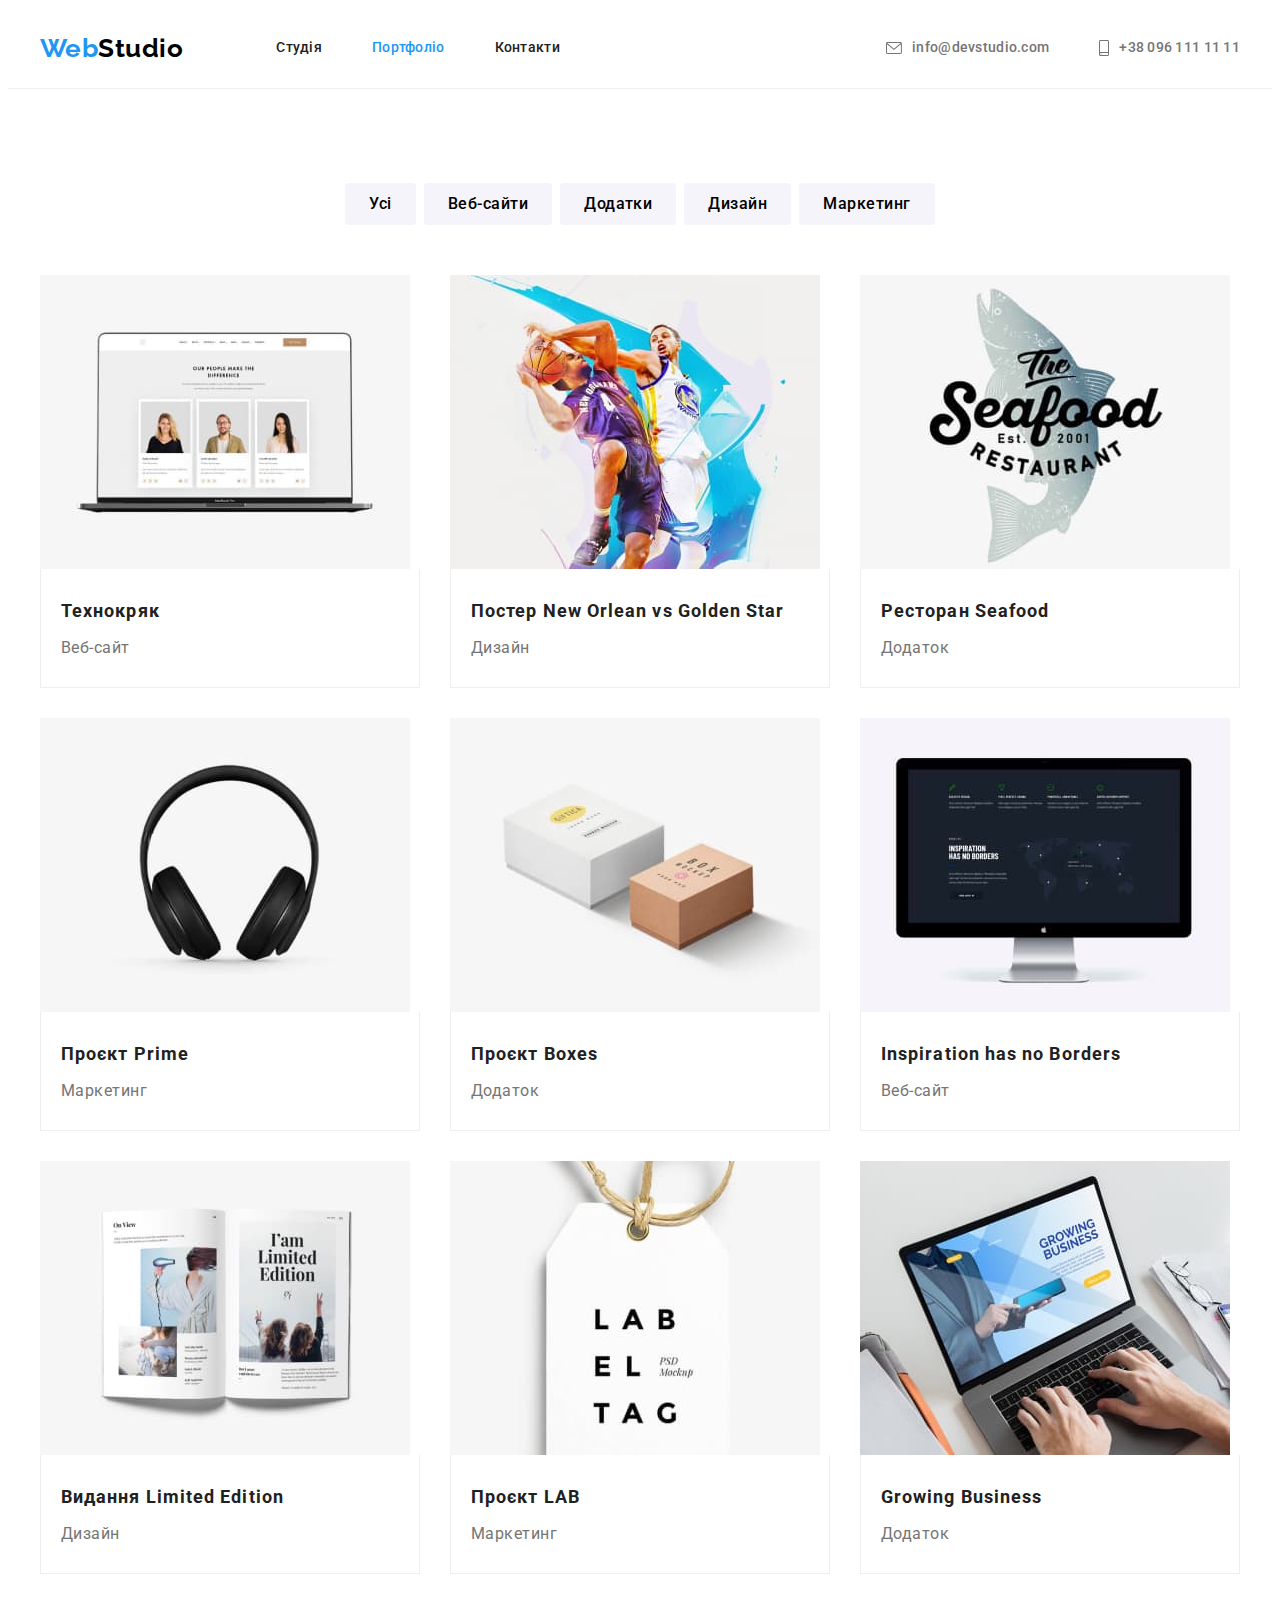
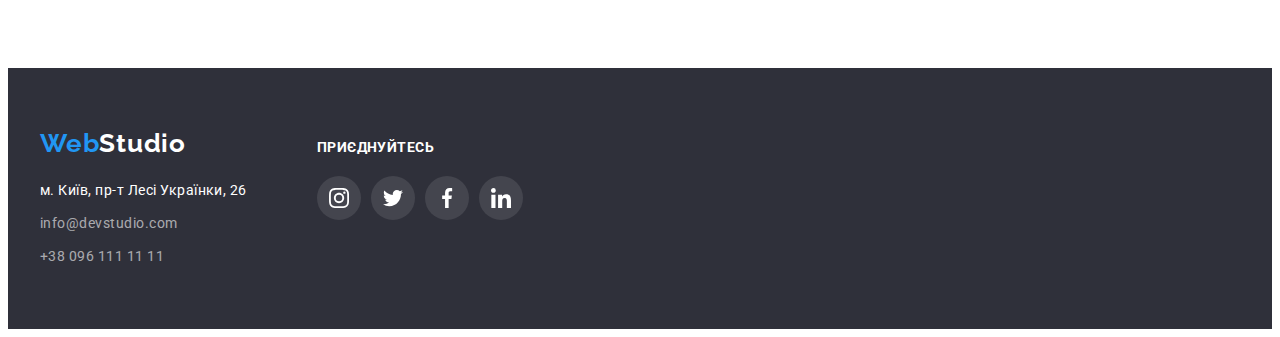
==== portfolio.html @ d6ba7026 "HW-5" ====
<!DOCTYPE html>
<html lang="uk">
  <head>
    <meta charset="UTF-8" />
    <meta http-equiv="X-UA-Compatible" content="IE=edge" />
    <meta name="viewport" content="width=device-width, initial-scale=1.0" />
    <title>Портфоліо</title>
    <link rel="preconnect" href="https://fonts.gstatic.com" crossorigin />
    <link
      href="https://fonts.googleapis.com/css2?family=Raleway:wght@400;700&family=Roboto:wght@400;500;700;900&display=swap"
      rel="stylesheet"
    />
    <link
      rel="stylesheet"
      href="https://cdnjs.cloudflare.com/ajax/libs/modern-normalize/1.1.0/modern-normalize.min.css"
      integrity="sha512-wpPYUAdjBVSE4KJnH1VR1HeZfpl1ub8YT/NKx4PuQ5NmX2tKuGu6U/JRp5y+Y8XG2tV+wKQpNHVUX03MfMFn9Q=="
      crossorigin="anonymous"
      referrerpolicy="no-referrer"
    />
    <link rel="stylesheet" href="./css/styles.css" />
  </head>
  <body>
    <header class="header portfolio-header">
      <div class="container main-nav">
        <nav class="site-nav">
          <a href="./index.html" class="logo-header"
            ><span class="logo-web">Web</span>Studio</a
          >
          <ul class="nav-list list">
            <li class="nav-item">
              <a href="./index.html" class="link">Студія</a>
            </li>
            <li class="nav-item">
              <a href="./portfolio.html" class="link current">Портфоліо</a>
            </li>
            <li class="nav-item"><a href="#" class="link">Контакти</a></li>
          </ul>
        </nav>

        <ul class="contact-nav list">
          <li class="con-nav-item icon-mail">
            <a href="mailto:info@devstudio.com" class="contact-link link">
              <svg class="contact-icon-mail" width="16" height="12">
                <use href="./images/icons.svg#icon-envelope"></use>
              </svg>
              info@devstudio.com</a
            >
          </li>
          <li class="con-nav-item icon-phone">
            <a href="tel:+380961111111" class="contact-link link">
              <svg class="contact-icon-phone" width="10" height="16">
                <use href="./images/icons.svg#icon-smartphone"></use>
              </svg>
              +38 096 111 11 11</a
            >
          </li>
        </ul>
      </div>
    </header>

    <main>
      <section class="portfolio">
        <div class="container">
          <h1 class="portfolio-h1">portfolio</h1>
          <ul class="portfolio-list-btn list">
            <li class="portfolio-item-btn">
              <button type="button" class="portfolio-btn">Усі</button>
            </li>
            <li class="portfolio-item-btn">
              <button type="button" class="portfolio-btn">Веб-сайти</button>
            </li>
            <li class="portfolio-item-btn">
              <button type="button" class="portfolio-btn">Додатки</button>
            </li>
            <li class="portfolio-item-btn">
              <button type="button" class="portfolio-btn">Дизайн</button>
            </li>
            <li class="portfolio-item-btn">
              <button type="button" class="portfolio-btn">Маркетинг</button>
            </li>
          </ul>
          <ul class="portfolio-list list">
            <li class="portfolio-item">
              <a href="#" class="portfolio-link">
                <img
                  src="./images/portfolio_jpeg_1.jpg"
                  alt="Фото ноутбука з відкритим сайтом"
                  width="370"
                  height="294"
                />
                <div class="img-description">
                  <h2 class="portfolio-title">Технокряк</h2>
                  <p class="portfolio-text">Веб-сайт</p>
                </div>
                <!-- <p>
                Ресурс пропонує комплексні пропозиції з різним рівнем функціоналу та сервісів. Все
                це дозволить відвідувачу отримати вичерпні відомості про компанію чи приватну особу.
              </p> -->
              </a>
            </li>
            <li class="portfolio-item">
              <a href="#" class="portfolio-link">
                <img
                  src="./images/portfolio_jpeg_2.jpg"
                  alt="Фото граючих баскетболистів"
                  width="370"
                  height="294"
                />
                <div class="img-description">
                  <h2 class="portfolio-title">
                    Постер <span lang="en">New Orlean vs Golden Star</span>
                  </h2>
                  <p class="portfolio-text">Дизайн</p>
                </div>
                <!-- <p>
                Ресурс пропонує комплексні пропозиції з різним рівнем функціоналу та сервісів. Все
                це дозволить відвідувачу отримати вичерпні відомості про компанію чи приватну особу.
              </p> -->
              </a>
            </li>
            <li class="portfolio-item">
              <a href="#" class="portfolio-link">
                <img
                  src="./images/portfolio_jpeg_3.jpg"
                  alt="Фото бренда Seafood"
                  width="370"
                  height="294"
                />
                <div class="img-description">
                  <h2 class="portfolio-title">
                    Ресторан <span lang="en">Seafood</span>
                  </h2>
                  <p class="portfolio-text">Додаток</p>
                </div>
                <!-- <p>
                Ресурс пропонує комплексні пропозиції з різним рівнем функціоналу та сервісів. Все
                це дозволить відвідувачу отримати вичерпні відомості про компанію чи приватну особу.
              </p> -->
              </a>
            </li>
            <li class="portfolio-item">
              <a href="#" class="portfolio-link">
                <img
                  src="./images/portfolio_jpeg_4.jpg"
                  alt="Фото навушників"
                  width="370"
                  height="294"
                />
                <div class="img-description">
                  <h2 class="portfolio-title">
                    Проєкт <span lang="en">Prime</span>
                  </h2>
                  <p class="portfolio-text">Маркетинг</p>
                </div>
                <!-- <p>
                Ресурс пропонує комплексні пропозиції з різним рівнем функціоналу та сервісів. Все
                це дозволить відвідувачу отримати вичерпні відомості про компанію чи приватну особу.
              </p> -->
              </a>
            </li>
            <li class="portfolio-item">
              <a href="#" class="portfolio-link">
                <img
                  src="./images/portfolio_jpeg_5.jpg"
                  alt="Фото коробок"
                  width="370"
                  height="294"
                />
                <div class="img-description">
                  <h2 class="portfolio-title">
                    Проєкт <span lang="en">Boxes</span>
                  </h2>
                  <p class="portfolio-text">Додаток</p>
                </div>
                <!-- <p>
                Ресурс пропонує комплексні пропозиції з різним рівнем функціоналу та сервісів. Все
                це дозволить відвідувачу отримати вичерпні відомості про компанію чи приватну особу.
              </p> -->
              </a>
            </li>
            <li class="portfolio-item">
              <a href="#" class="portfolio-link">
                <img
                  src="./images/portfolio_jpeg_6.jpg"
                  alt="Фото монитора Apple"
                  width="370"
                  height="294"
                />
                <div class="img-description">
                  <h2 lang="en" class="portfolio-title">
                    Inspiration has no Borders
                  </h2>
                  <p class="portfolio-text">Веб-сайт</p>
                </div>
                <!-- <p>
                Ресурс пропонує комплексні пропозиції з різним рівнем функціоналу та сервісів. Все
                це дозволить відвідувачу отримати вичерпні відомості про компанію чи приватну особу.
              </p> -->
              </a>
            </li>
            <li class="portfolio-item">
              <a href="#" class="portfolio-link">
                <img
                  src="./images/portfolio_jpeg_7.jpg"
                  alt="Фото відкритої книги"
                  width="370"
                  height="294"
                />
                <div class="img-description">
                  <h2 class="portfolio-title">
                    Видання <span lang="en">Limited Edition</span>
                  </h2>
                  <p class="portfolio-text">Дизайн</p>
                </div>
                <!-- <p>
                Ресурс пропонує комплексні пропозиції з різним рівнем функціоналу та сервісів. Все
                це дозволить відвідувачу отримати вичерпні відомості про компанію чи приватну особу.
              </p> -->
              </a>
            </li>
            <li class="portfolio-item">
              <a href="#" class="portfolio-link">
                <img
                  src="./images/portfolio_jpeg_8.jpg"
                  alt="Фото бирки"
                  width="370"
                  height="294"
                />
                <div class="img-description">
                  <h2 class="portfolio-title">
                    Проєкт <span lang="en">LAB</span>
                  </h2>
                  <p class="portfolio-text">Маркетинг</p>
                </div>
                <!-- <p>
                Ресурс пропонує комплексні пропозиції з різним рівнем функціоналу та сервісів. Все
                це дозволить відвідувачу отримати вичерпні відомості про компанію чи приватну особу.
              </p> -->
              </a>
            </li>
            <li class="portfolio-item">
              <a href="#" class="portfolio-link">
                <img
                  src="./images/portfolio_jpeg_9.jpg"
                  alt="Фото ноутбука"
                  width="370"
                  height="294"
                />
                <div class="img-description">
                  <h2 lang="en" class="portfolio-title">Growing Business</h2>
                  <p class="portfolio-text">Додаток</p>
                </div>
                <!-- <p>
                Ресурс пропонує комплексні пропозиції з різним рівнем функціоналу та сервісів. Все
                це дозволить відвідувачу отримати вичерпні відомості про компанію чи приватну особу.
              </p> -->
              </a>
            </li>
          </ul>
        </div>
      </section>
    </main>
    <footer class="footer">
      <div class="container footer-container">
        <div>
          <a href="/" class="logo-footer">
            <span class="logo-web">Web</span>Studio
          </a>
          <address class="address">
            <ul class="address-list list">
              <li class="address-item">
                <a
                  href="https://goo.gl/maps/CPtrU1FHBa2aNyZL9"
                  target="_blank"
                  rel="noopener noreferrer nofollow"
                  class="item-address effect"
                  >м. Київ, пр-т Лесі Українки, 26</a
                >
              </li>
              <li class="address-item">
                <a href="mailto:info@devstudio.com" class="item-mail effect"
                  >info@devstudio.com</a
                >
              </li>
              <li class="address-item">
                <a href="tel:+380961111111" class="item-phone effect"
                  >+38 096 111 11 11</a
                >
              </li>
            </ul>
          </address>
        </div>

        <div class="invitation">
          <h2 class="invitation-title">приєднуйтесь</h2>
          <ul class="invitation-soc-list list">
            <li class="invitation-soc-item">
              <a href="" class="invitation-soc-link link">
                <svg class="invitation-soc-icon" width="20" height="20">
                  <use href="./images/icons.svg#icon-instagram"></use>
                </svg>
              </a>
            </li>
            <li class="invitation-soc-item">
              <a href="" class="invitation-soc-link link">
                <svg class="invitation-soc-icon" width="20" height="20">
                  <use href="./images/icons.svg#icon-twitter"></use>
                </svg>
              </a>
            </li>
            <li class="invitation-soc-item">
              <a href="" class="invitation-soc-link link">
                <svg class="invitation-soc-icon" width="20" height="20">
                  <use href="./images/icons.svg#icon-facebook"></use>
                </svg>
              </a>
            </li>
            <li class="invitation-soc-item">
              <a href="" class="invitation-soc-link link">
                <svg class="invitation-soc-icon" width="20" height="20">
                  <use href="./images/icons.svg#icon-linkedin"></use>
                </svg>
              </a>
            </li>
          </ul>
        </div>
      </div>
    </footer>
  </body>
</html>
---- css/styles.css ----
/* цвет <p> #757575 */
/* цвет <h2-h6> #212121 */
/* цвет logo #2196F3 и #000000 */
/* цвет <h1> #FFFFFF */
/* footer: адресс #FFFFFF, телефон и почта rgba(255, 255, 255, 0.6) */

:root {
  --title-text-color: #212121;
  --ptimary-text-color: #757575;
  --accent-color: #2196f3;
  --a-color-black: #000000;
  --a-color-white: #ffffff;
  --team-bg-color: #f5f4fa;
  --button-hov-foc-color: #188ce8;
  --button-color-white: #ffffff;
  --btn-bgc-portfolio: #f5f4fa;
  --footer-hero-background-color: #2f303a;
  --hero-bg-color: #c4c4c4;
  --footer-color-contact: rgba(255, 255, 255, 0.6);
  --border-color-portfolio: #eeeeee;
  --background-svg-color: #f5f4fa;
  --customers-color: #afb1b8;
  --invitation-bg-color: rgba(255, 255, 255, 0.1);
  --invitation-icon-color: #ffffff;
}

body {
  font-family: 'Roboto', sans-serif;
  letter-spacing: 0.03em;
  background-color: var(--a-color-white);
  color: var(--ptimary-text-color);
}

p,
h1,
h2,
h3,
h4,
h5,
h6 {
  margin: 0;
}
ul,
ol {
  margin: 0;
  padding-left: 0;
}
button {
  cursor: pointer;
}
address {
  font-style: normal;
}
img {
  display: block;
  max-width: 100%;
}

.list {
  list-style: none;
  text-decoration: dashed;
}

.portfolio-h1,
.description-h2 {
  position: absolute;
  width: 1px;
  height: 1px;
  margin: -1px;
  border: 0;
  padding: 0;

  white-space: nowrap;
  clip-path: inset(100%);
  clip: rect(0 0 0 0);
  overflow: hidden;
}

.container {
  width: 1200px;
  margin: 0 auto;
  padding-left: 15px;
  padding-right: 15px;
  /* outline: 1px solid tomato; */
}

.section-width {
  min-width: 1200px;
}

/* decor header */

.main-nav {
  display: flex;
  align-items: center;
}

.site-nav {
  display: flex;
  align-items: center;
}

.logo-header {
  font-family: 'Raleway', sans-serif;
  font-weight: 700;
  font-size: 26px;
  line-height: 1.19;

  text-decoration: none;
  color: var(--a-color-black);
}

.logo-web {
  color: var(--accent-color);
}

.nav-list {
  display: flex;
  margin-left: 93px;
}

.nav-list .nav-item + .nav-item {
  margin-left: 50px;
}

.nav-item .link {
  display: block;
  padding-top: 32px;
  padding-bottom: 32px;
  font-weight: 500;
  font-size: 14px;
  line-height: 1.14;
  letter-spacing: 0.02em;

  text-decoration: none;
  color: var(--title-text-color);

  /* padding: 10px; */
}

.contact-nav {
  display: flex;
  margin-left: auto;
}

.contact-nav .con-nav-item + .con-nav-item {
  margin-left: 50px;
}

.contact-link {
  display: flex;
  align-items: center;
  padding-top: 32px;
  padding-bottom: 32px;
  font-weight: 500;
  font-size: 14px;
  line-height: 1.14;
  letter-spacing: 0.02em;

  text-decoration: none;
  color: inherit;
}

.contact-icon-mail {
  fill: currentColor;
  margin-right: 10px;
}
.contact-icon-phone {
  fill: currentColor;
  margin-right: 10px;
}
.nav-list .link.current {
  color: var(--accent-color);
}

.nav-list .link:hover,
.nav-list .link:focus,
.address-item .effect:hover,
.address-item .effect:focus {
  color: var(--accent-color);
}

.contact-nav .link:hover,
.contact-nav .link:focus {
  color: var(--accent-color);
}

/* decor Hero */

.hero {
  margin: 0 auto;
  padding-top: 200px;
  padding-bottom: 200px;

  background-image: linear-gradient(
      to right,
      rgba(47, 48, 58, 0.4),
      rgba(47, 48, 58, 0.4)
    ),
    url('../images/Img1.jpg');
  max-width: 1600px;
  background-position: center;
  background-repeat: no-repeat;
  background-size: cover;
  background-color: var(--hero-bg-color);
  text-align: center;
}

.hero-container {
  max-width: 696px;
}
.hero-title {
  font-weight: 900;
  font-size: 44px;
  line-height: 1.36;

  letter-spacing: 0.06em;
  text-transform: uppercase;

  color: var(--a-color-white);
}

.hero-button {
  border-radius: 4px;
  border-color: transparent;
  padding: 10px 32px;
  margin-top: 30px;

  font-family: inherit;
  font-weight: 700;
  font-size: 16px;
  line-height: 1.88;

  text-align: center;
  letter-spacing: 0.06em;

  background-color: var(--accent-color);
  box-shadow: 0px 4px 4px rgba(0, 0, 0, 0.15);
  color: var(--button-color-white);
  cursor: pointer;
}

.hero-button:hover,
.hero-button:focus {
  font-family: inherit;
  font-weight: 700;
  font-size: 16px;
  line-height: 1.88;

  /* display: flex; */
  align-items: center;
  text-align: center;
  letter-spacing: 0.06em;

  background-color: var(--button-hov-foc-color);
  /* box-shadow: 0px 4px 4px rgba(0, 0, 0, 0.15);
  border-radius: 4px; */
  color: var(--button-color-white);
  cursor: pointer;
}

/* decor Description */

.description {
  padding-top: 94px;
}
.description-list {
  gap: 30px;
  display: flex;
  flex-wrap: nowrap;
}

.description-item {
  flex-basis: calc((100% - 3 * 30px) / 4);
}

.description-icon-size {
  margin-bottom: 30px;
  width: 270px;
  height: 120px;
  border-radius: 4px;
  background-size: 70px;
  background-repeat: no-repeat;
  background-position: center;
  background-color: var(--background-svg-color);
  display: flex;
  align-items: center;
  justify-content: center;
}

/* .description-icon-size:hover,
.description-icon-size:focus {
  border: 1px solid #000000;
  box-shadow: 0px 4px 4px rgba(0, 0, 0, 0.25);
  border-radius: 4px;
} */

/* .description-item::before {
  display: block;
  content: '';
  height: 120px;
  outline: 1px solid red;
  border-radius: 4px;
  background-size: 70px;
  background-repeat: no-repeat;
  background-position: center;
  background-color: var(--background-svg-color);
}



.antenna::before {
  background-image: url('../images/antenna.svg');
}

.clock::before {
  background-image: url('../images/clock.svg');
}

.diagram::before {
  background-image: url('../images/diagram.svg');
}

.astronaut::before {
  background-image: url('../images/astronaut.svg');
} */

.description-title {
  margin-bottom: 10px;
  font-weight: 700;
  font-size: 14px;
  line-height: 1.14;

  text-transform: uppercase;
  color: var(--title-text-color);
}

.description-text {
  font-size: 14px;
  line-height: 1.71;

  color: var(--ptimary-text-color);
}

/* decor Direction */

.direction {
  padding: 94px 0;
}
.direction-list {
  display: flex;
  gap: 30px;
}

.direction-item,
.portfolio-item {
  flex-basis: calc((100% - 2 * 30px) / 3);
}

.direction-title,
.team-title,
.customers-title {
  margin-bottom: 50px;
  font-weight: 700;
  font-size: 36px;
  line-height: 1.16;
  text-align: center;
  color: var(--title-text-color);
}

/* decor Team */

.team {
  background: var(--team-bg-color);
  padding: 94px 0;
}

.team-list {
  display: flex;
  gap: 30px;
}

.team-item {
  background: var(--a-color-white);

  box-shadow: 0px 1px 3px rgba(0, 0, 0, 0.12), 0px 1px 1px rgba(0, 0, 0, 0.14),
    0px 2px 1px rgba(0, 0, 0, 0.2);
  border-radius: 0px 0px 4px 4px;
}

.team-description {
  padding: 30px 0;
}

.team-member-name {
  font-weight: 500;
  font-size: 16px;
  line-height: 1.18;
  text-align: center;
  color: var(--title-text-color);
}

.team-function {
  margin-top: 10px;
  font-size: 16px;
  line-height: 1.18;
  text-align: center;
  color: var(--ptimary-text-color);
  margin-bottom: 16px;
}

.team-soc-list {
  display: flex;
  justify-content: center;
  gap: 10px;
}

.team-soc-item {
  width: 44px;
  height: 44px;
}
.team-soc-link {
  width: 100%;
  height: 100%;
  border-radius: 50%;
  display: flex;
  align-items: center;
  justify-content: center;
}

.team-soc-icon {
  fill: var(--customers-color);
}

.team-soc-link:hover,
.team-soc-link:focus {
  background-color: var(--accent-color);
}

.team-soc-link:hover .team-soc-icon,
.team-soc-link:focus .team-soc-icon {
  fill: var(--a-color-white);
}

.customers {
  padding: 94px 0;
}
.customers-list {
  display: flex;
  gap: 30px;
}
.customers-item {
  width: calc((100% - 170px) / 6);
  height: 92px;
}

.customers-link {
  width: 100%;
  height: 100%;
  border: 1px solid var(--customers-color);
  border-radius: 5px;
  display: flex;
  align-items: center;
  justify-content: center;
}

.customers-icon {
  fill: var(--customers-color);
}

.customers-link:hover,
.customers-link:focus {
  border: 1px solid var(--accent-color);
}

.customers-link:hover .customers-icon,
.customers-link:focus .customers-icon {
  fill: var(--accent-color);
}

/* decor Footer */

.footer .container {
  padding: 60px 0;
}

.footer {
  background: var(--footer-hero-background-color);
}

.footer-container {
  display: flex;
}

.address-item:nth-child(2) {
  margin: 9px 0;
}
.item-address {
  font-size: 14px;
  font-style: normal;
  line-height: 1.71;

  text-decoration: none;
  color: var(--a-color-white);
}
.item-mail,
.item-phone {
  font-size: 14px;
  font-style: normal;
  line-height: 1.71;

  text-decoration: none;
  color: var(--footer-color-contact);
}

.logo-footer {
  display: block;
  margin-bottom: 20px;
  font-family: 'Raleway', sans-serif;
  text-decoration: none;
  color: var(--a-color-white);
  font-weight: 700;
  font-size: 26px;
  line-height: 1.19;
  letter-spacing: 0.03em;
}

.invitation-title {
  margin-bottom: 20px;
  font-weight: 700;
  font-size: 14px;
  line-height: 1.14;
  letter-spacing: 0.03em;
  text-transform: uppercase;

  color: #ffffff;
}

.invitation {
  margin-left: 70px;
  margin-top: 12px;
}

.invitation-soc-list {
  display: flex;
  justify-content: center;
  gap: 10px;
}

.invitation-soc-item {
  width: 44px;
  height: 44px;
}
.invitation-soc-link {
  display: block;
  width: 100%;
  height: 100%;
  border-radius: 50%;
  background: var(--invitation-bg-color);
  display: flex;
  align-items: center;
  justify-content: center;
}

.invitation-soc-icon {
  fill: var(--invitation-icon-color);
}

.invitation-soc-link:hover,
.invitation-soc-link:focus {
  background-color: var(--accent-color);
}

/* .team-soc-link:hover .team-soc-icon,
.team-soc-link:focus .team-soc-icon {
  fill: var(--a-color-white);
} */

/* decor Portfolio */

.portfolio-header {
  border-bottom: 1px solid var(--border-color-portfolio);
}
.portfolio {
  padding: 94px 0;
}

.portfolio-list-btn {
  gap: 8px;
  display: flex;
  justify-content: center;

  margin-bottom: 50px;
}
/* .portfolio-item-btn {
  padding: 6px 22px;
  flex-basis: calc((100% - 4 * 8px) / 5);
} */
.portfolio-btn {
  padding: 6px 22px;
  flex-basis: calc((100% - 4 * 8px) / 5);

  font-family: inherit;
  font-weight: 500;
  font-size: 16px;
  line-height: 1.62;
  letter-spacing: 0.03em;

  text-align: center;
  background-color: var(--btn-bgc-portfolio);
  border-color: transparent;
  border-radius: 4px;
  cursor: pointer;
}

.portfolio-btn:hover,
.portfolio-btn:focus {
  color: var(--a-color-white);
  background: var(--accent-color);

  /* shadow-middle */
  box-shadow: 0px 3px 1px rgba(0, 0, 0, 0.1), 0px 1px 2px rgba(0, 0, 0, 0.08),
    0px 2px 2px rgba(0, 0, 0, 0.12);
  border-radius: 4px;
  cursor: pointer;
}

.portfolio-list {
  gap: 30px;
  display: flex;
  flex-wrap: wrap;
}

.portfolio-link {
  text-decoration: none;
  display: block;
}

.portfolio-link:hover,
.portfolio-link:focus {
  box-shadow: 0px 1px 1px rgba(0, 0, 0, 0.12), 0px 4px 4px rgba(0, 0, 0, 0.06),
    1px 4px 6px rgba(0, 0, 0, 0.16);
}
.portfolio-title {
  margin-bottom: 4px;
  font-weight: 700;
  font-size: 18px;
  line-height: 2;

  letter-spacing: 0.06em;

  color: var(--title-text-color);
}

.portfolio-text {
  font-size: 16px;
  line-height: 1.88;

  color: var(--ptimary-text-color);
}

.img-description {
  padding: 24px 20px;
  border-left: 1px solid var(--border-color-portfolio);
  border-bottom: 1px solid var(--border-color-portfolio);
  border-right: 1px solid var(--border-color-portfolio);
}
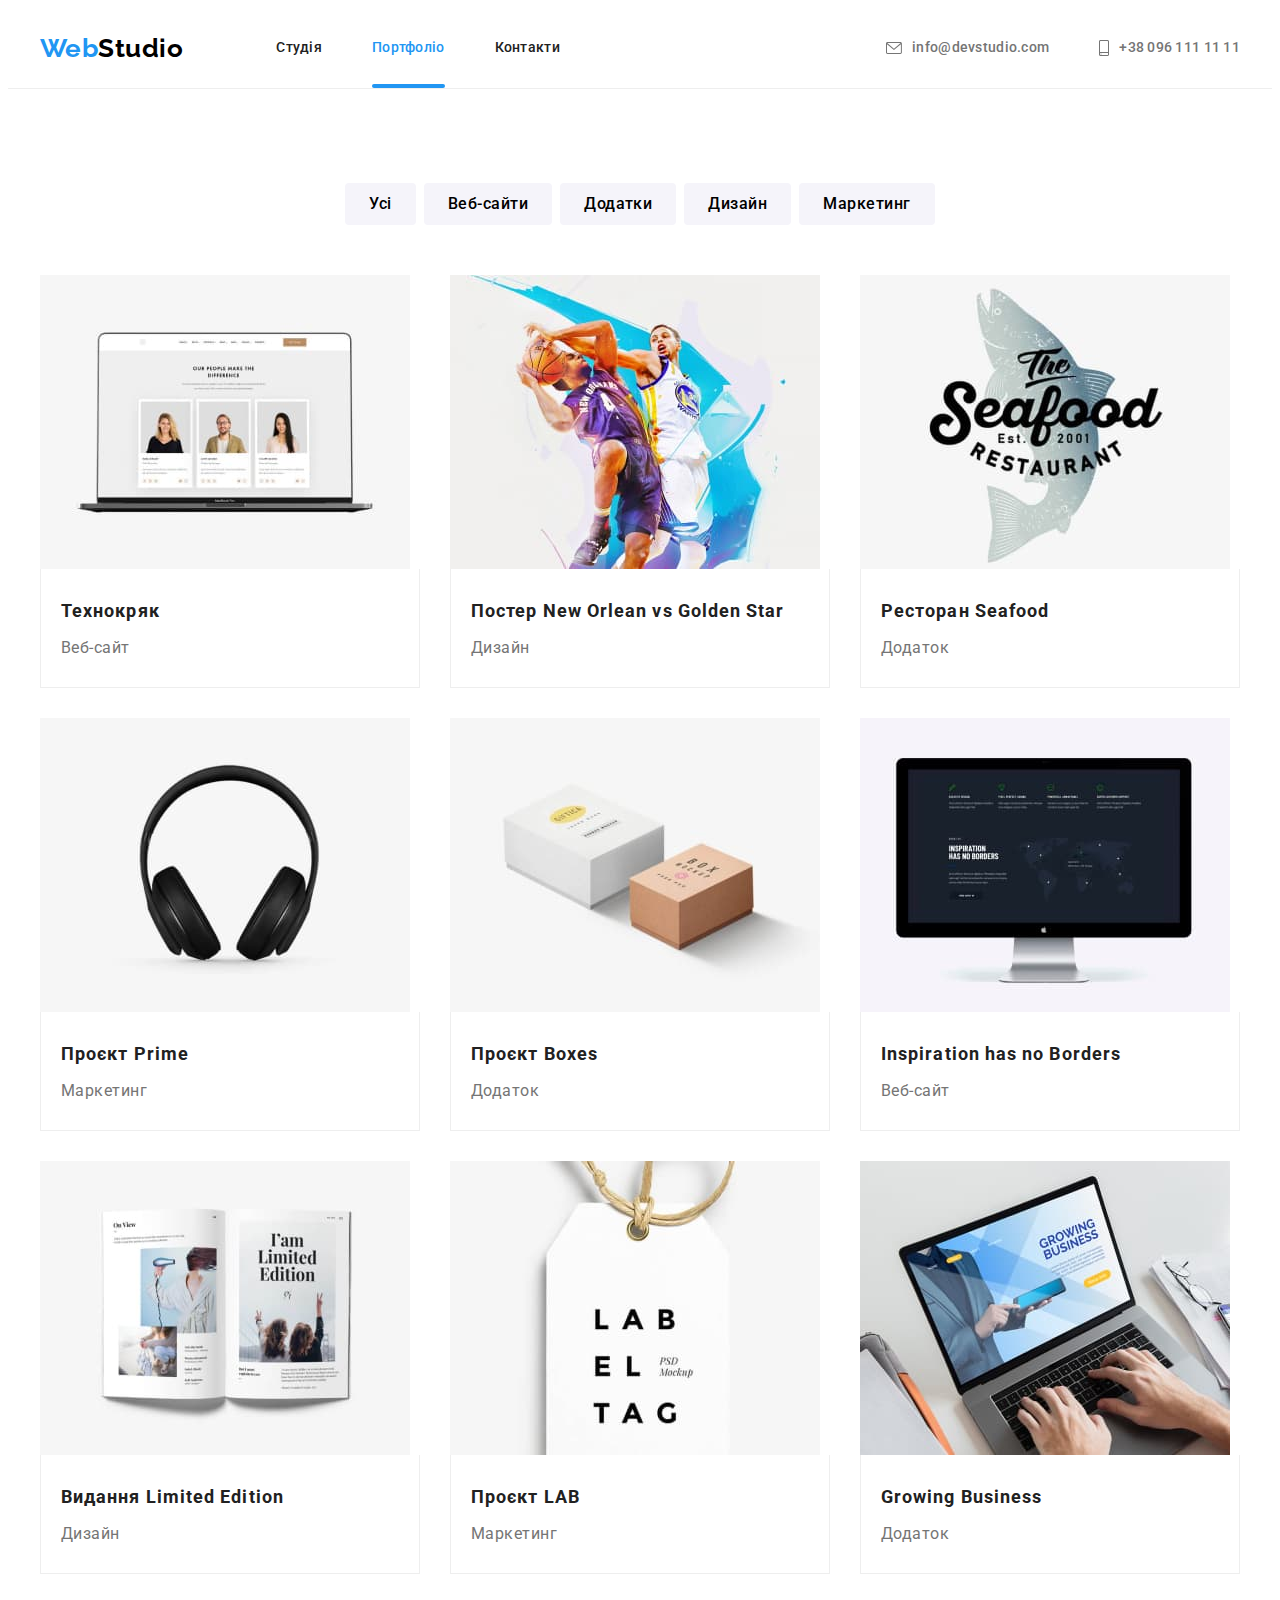
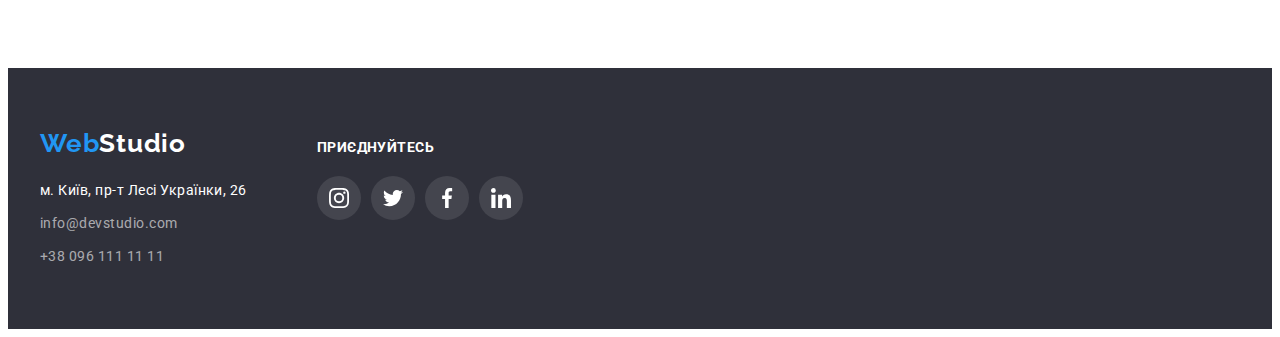
==== commit 7a91daf5: "HW-5" ====
--- a/portfolio.html
+++ b/portfolio.html
@@ -31,7 +31,7 @@
               <a href="./index.html" class="link">Студія</a>
             </li>
             <li class="nav-item">
-              <a href="./portfolio.html" class="link current">Портфоліо</a>
+              <a href="./portfolio.html" class="link current-page current">Портфоліо</a>
             </li>
             <li class="nav-item"><a href="#" class="link">Контакти</a></li>
           </ul>
@@ -82,178 +82,213 @@
           <ul class="portfolio-list list">
             <li class="portfolio-item">
               <a href="#" class="portfolio-link">
-                <img
+                <div class="portfolio-text-wrap">
+                  <img
                   src="./images/portfolio_jpeg_1.jpg"
                   alt="Фото ноутбука з відкритим сайтом"
                   width="370"
                   height="294"
                 />
+                <p class="portfolio-text-item">
+                Ресурс пропонує комплексні пропозиції з різним рівнем функціоналу та сервісів. Все
+                це дозволить відвідувачу отримати вичерпні відомості про компанію чи приватну особу.
+                </p>
+                </div>
                 <div class="img-description">
                   <h2 class="portfolio-title">Технокряк</h2>
                   <p class="portfolio-text">Веб-сайт</p>
                 </div>
-                <!-- <p>
-                Ресурс пропонує комплексні пропозиції з різним рівнем функціоналу та сервісів. Все
-                це дозволить відвідувачу отримати вичерпні відомості про компанію чи приватну особу.
-              </p> -->
-              </a>
-            </li>
-            <li class="portfolio-item">
-              <a href="#" class="portfolio-link">
-                <img
+                
+              </a>
+            </li>
+            <li class="portfolio-item">
+              <a href="#" class="portfolio-link">
+                <div class="portfolio-text-wrap">
+                  <img
                   src="./images/portfolio_jpeg_2.jpg"
                   alt="Фото граючих баскетболистів"
                   width="370"
                   height="294"
                 />
+                <p class="portfolio-text-item">
+                Ресурс пропонує комплексні пропозиції з різним рівнем функціоналу та сервісів. Все
+                це дозволить відвідувачу отримати вичерпні відомості про компанію чи приватну особу.
+                </p>
+                </div>
+                
                 <div class="img-description">
                   <h2 class="portfolio-title">
                     Постер <span lang="en">New Orlean vs Golden Star</span>
                   </h2>
                   <p class="portfolio-text">Дизайн</p>
                 </div>
-                <!-- <p>
-                Ресурс пропонує комплексні пропозиції з різним рівнем функціоналу та сервісів. Все
-                це дозволить відвідувачу отримати вичерпні відомості про компанію чи приватну особу.
-              </p> -->
-              </a>
-            </li>
-            <li class="portfolio-item">
-              <a href="#" class="portfolio-link">
-                <img
+                
+              </a>
+            </li>
+            <li class="portfolio-item">
+              <a href="#" class="portfolio-link">
+                <div class="portfolio-text-wrap">
+                  <img
                   src="./images/portfolio_jpeg_3.jpg"
                   alt="Фото бренда Seafood"
                   width="370"
                   height="294"
                 />
+                <p class="portfolio-text-item">
+                Ресурс пропонує комплексні пропозиції з різним рівнем функціоналу та сервісів. Все
+                це дозволить відвідувачу отримати вичерпні відомості про компанію чи приватну особу.
+              </p>
+                </div>
+                
                 <div class="img-description">
                   <h2 class="portfolio-title">
                     Ресторан <span lang="en">Seafood</span>
                   </h2>
                   <p class="portfolio-text">Додаток</p>
                 </div>
-                <!-- <p>
-                Ресурс пропонує комплексні пропозиції з різним рівнем функціоналу та сервісів. Все
-                це дозволить відвідувачу отримати вичерпні відомості про компанію чи приватну особу.
-              </p> -->
-              </a>
-            </li>
-            <li class="portfolio-item">
-              <a href="#" class="portfolio-link">
-                <img
+                
+              </a>
+            </li>
+            <li class="portfolio-item">
+              <a href="#" class="portfolio-link">
+                <div class="portfolio-text-wrap">
+                  <img
                   src="./images/portfolio_jpeg_4.jpg"
                   alt="Фото навушників"
                   width="370"
                   height="294"
                 />
+                <p class="portfolio-text-item">
+                Ресурс пропонує комплексні пропозиції з різним рівнем функціоналу та сервісів. Все
+                це дозволить відвідувачу отримати вичерпні відомості про компанію чи приватну особу.
+              </p>
+                </div>
+                
                 <div class="img-description">
                   <h2 class="portfolio-title">
                     Проєкт <span lang="en">Prime</span>
                   </h2>
                   <p class="portfolio-text">Маркетинг</p>
                 </div>
-                <!-- <p>
-                Ресурс пропонує комплексні пропозиції з різним рівнем функціоналу та сервісів. Все
-                це дозволить відвідувачу отримати вичерпні відомості про компанію чи приватну особу.
-              </p> -->
-              </a>
-            </li>
-            <li class="portfolio-item">
-              <a href="#" class="portfolio-link">
-                <img
+                
+              </a>
+            </li>
+            <li class="portfolio-item">
+              <a href="#" class="portfolio-link">
+                <div class="portfolio-text-wrap">
+                  <img
                   src="./images/portfolio_jpeg_5.jpg"
                   alt="Фото коробок"
                   width="370"
                   height="294"
                 />
+                <p class="portfolio-text-item">
+                Ресурс пропонує комплексні пропозиції з різним рівнем функціоналу та сервісів. Все
+                це дозволить відвідувачу отримати вичерпні відомості про компанію чи приватну особу.
+              </p>
+                </div>
+                
                 <div class="img-description">
                   <h2 class="portfolio-title">
                     Проєкт <span lang="en">Boxes</span>
                   </h2>
                   <p class="portfolio-text">Додаток</p>
                 </div>
-                <!-- <p>
-                Ресурс пропонує комплексні пропозиції з різним рівнем функціоналу та сервісів. Все
-                це дозволить відвідувачу отримати вичерпні відомості про компанію чи приватну особу.
-              </p> -->
-              </a>
-            </li>
-            <li class="portfolio-item">
-              <a href="#" class="portfolio-link">
-                <img
+                
+              </a>
+            </li>
+            <li class="portfolio-item">
+              <a href="#" class="portfolio-link">
+                <div class="portfolio-text-wrap">
+                  <img
                   src="./images/portfolio_jpeg_6.jpg"
                   alt="Фото монитора Apple"
                   width="370"
                   height="294"
                 />
+                <p class="portfolio-text-item">
+                Ресурс пропонує комплексні пропозиції з різним рівнем функціоналу та сервісів. Все
+                це дозволить відвідувачу отримати вичерпні відомості про компанію чи приватну особу.
+              </p>
+                </div>
+                
                 <div class="img-description">
                   <h2 lang="en" class="portfolio-title">
                     Inspiration has no Borders
                   </h2>
                   <p class="portfolio-text">Веб-сайт</p>
                 </div>
-                <!-- <p>
-                Ресурс пропонує комплексні пропозиції з різним рівнем функціоналу та сервісів. Все
-                це дозволить відвідувачу отримати вичерпні відомості про компанію чи приватну особу.
-              </p> -->
-              </a>
-            </li>
-            <li class="portfolio-item">
-              <a href="#" class="portfolio-link">
-                <img
+                
+              </a>
+            </li>
+            <li class="portfolio-item">
+              <a href="#" class="portfolio-link">
+                <div class="portfolio-text-wrap">
+                  <img
                   src="./images/portfolio_jpeg_7.jpg"
                   alt="Фото відкритої книги"
                   width="370"
                   height="294"
                 />
+                <p class="portfolio-text-item">
+                Ресурс пропонує комплексні пропозиції з різним рівнем функціоналу та сервісів. Все
+                це дозволить відвідувачу отримати вичерпні відомості про компанію чи приватну особу.
+              </p>
+                </div>
+                
                 <div class="img-description">
                   <h2 class="portfolio-title">
                     Видання <span lang="en">Limited Edition</span>
                   </h2>
                   <p class="portfolio-text">Дизайн</p>
                 </div>
-                <!-- <p>
-                Ресурс пропонує комплексні пропозиції з різним рівнем функціоналу та сервісів. Все
-                це дозволить відвідувачу отримати вичерпні відомості про компанію чи приватну особу.
-              </p> -->
-              </a>
-            </li>
-            <li class="portfolio-item">
-              <a href="#" class="portfolio-link">
-                <img
+                
+              </a>
+            </li>
+            <li class="portfolio-item">
+              <a href="#" class="portfolio-link">
+                <div class="portfolio-text-wrap">
+                  <img
                   src="./images/portfolio_jpeg_8.jpg"
                   alt="Фото бирки"
                   width="370"
                   height="294"
                 />
+                <p class="portfolio-text-item">
+                Ресурс пропонує комплексні пропозиції з різним рівнем функціоналу та сервісів. Все
+                це дозволить відвідувачу отримати вичерпні відомості про компанію чи приватну особу.
+              </p>
+                </div>
+                
                 <div class="img-description">
                   <h2 class="portfolio-title">
                     Проєкт <span lang="en">LAB</span>
                   </h2>
                   <p class="portfolio-text">Маркетинг</p>
                 </div>
-                <!-- <p>
-                Ресурс пропонує комплексні пропозиції з різним рівнем функціоналу та сервісів. Все
-                це дозволить відвідувачу отримати вичерпні відомості про компанію чи приватну особу.
-              </p> -->
-              </a>
-            </li>
-            <li class="portfolio-item">
-              <a href="#" class="portfolio-link">
-                <img
+                
+              </a>
+            </li>
+            <li class="portfolio-item">
+              <a href="#" class="portfolio-link">
+                <div class="portfolio-text-wrap">
+                  <img
                   src="./images/portfolio_jpeg_9.jpg"
                   alt="Фото ноутбука"
                   width="370"
                   height="294"
                 />
+                <p class="portfolio-text-item">
+                Ресурс пропонує комплексні пропозиції з різним рівнем функціоналу та сервісів. Все
+                це дозволить відвідувачу отримати вичерпні відомості про компанію чи приватну особу.
+              </p>
+                </div>
+                
                 <div class="img-description">
                   <h2 lang="en" class="portfolio-title">Growing Business</h2>
                   <p class="portfolio-text">Додаток</p>
                 </div>
-                <!-- <p>
-                Ресурс пропонує комплексні пропозиції з різним рівнем функціоналу та сервісів. Все
-                це дозволить відвідувачу отримати вичерпні відомості про компанію чи приватну особу.
-              </p> -->
+                
               </a>
             </li>
           </ul>
--- a/css/styles.css
+++ b/css/styles.css
@@ -115,6 +115,7 @@
 }
 
 .nav-list {
+  position: relative;
   display: flex;
   margin-left: 93px;
 }
@@ -171,6 +172,22 @@
 }
 .nav-list .link.current {
   color: var(--accent-color);
+}
+
+.current-page{
+  position: relative;
+  display: block;
+}
+.link.current::after{
+  position: absolute;
+  left: 0;
+  bottom: 0;
+  content: '';
+  width: 100%;
+  height: 4px;
+
+  background-color: var(--accent-color);
+  border-radius: 2px;
 }
 
 .nav-list .link:hover,
@@ -368,6 +385,28 @@
   color: var(--title-text-color);
 }
 
+.direction-text-wrap{
+  position: relative;
+  /* overflow: hidden; */
+}
+
+.direction-text-item {
+  position: absolute;
+  bottom: 0;
+  font-weight: 700;
+  font-size: 14px;
+  line-height: 1.14;
+  text-align: center;
+  letter-spacing: 0.03em;
+  text-transform: uppercase;
+  padding-top: 27px;
+  padding-bottom: 27px;
+  color: #FFFFFF;
+  background: rgba(47, 48, 58, 0.8);
+  height: 70px;
+  width: 100%;
+}
+
 /* decor Team */
 
 .team {
@@ -659,9 +698,81 @@
   color: var(--ptimary-text-color);
 }
 
+.portfolio-text-wrap{
+  position: relative;
+  overflow: hidden;
+}
+
+.portfolio-text-item {
+  position: absolute;
+  top: 0;
+  padding: 63px 24px;
+  font-size: 18px;
+  line-height: 1.56;
+  letter-spacing: 0.03em;
+
+  color: #FFFFFF;
+  background: rgba(33, 150, 243, 0.9);
+  height: 100%;
+  transform: translateY(100%);transition: transform 250ms linear;
+}
+
+.portfolio-item:hover .portfolio-text-item{
+  transform: translateY(0);
+}
+
 .img-description {
   padding: 24px 20px;
   border-left: 1px solid var(--border-color-portfolio);
   border-bottom: 1px solid var(--border-color-portfolio);
   border-right: 1px solid var(--border-color-portfolio);
 }
+
+/* decor Modal-Window */
+
+.backdrop {
+  width: 100%;
+  height: 100%;
+  background: rgba(0, 0, 0, 0.2);
+  position: fixed;
+  top: 0%;
+  transition: opacity 250ms linear, visibility 250ms linear;
+}
+
+.modal {
+  position: absolute;
+  top: 50%;
+  left: 50%;
+  transform: translate(-50%, -50%) scale(1);
+  transition: transform 250ms linear;
+  width: 528px;
+  min-height: 581px;
+
+  background: #FFFFFF;
+/* box-shadow: 0px 1px 3px rgba(0, 0, 0, 0.12), 0px 1px 1px rgba(0, 0, 0, 0.14), 0px 2px 1px rgba(0, 0, 0, 0.2); */
+  border-radius: 4px;
+}
+
+.backdrop.is-hidden .modal{
+  transform: translate(-50%, -50%) scale(0);
+}
+
+.model-close{
+  width: 30px;
+  height: 30px;
+  background-color: transparent;
+  border: 1px solid rgba(0, 0, 0, 0.1);
+  border-radius: 50%;
+  position: absolute;
+  right: 8px;
+  top: 8px;
+  display: flex;
+  align-items: center;
+  justify-content: center;
+}
+
+.backdrop.is-hidden{
+  opacity: 0;
+  visibility: hidden;
+  pointer-events: none; 
+}